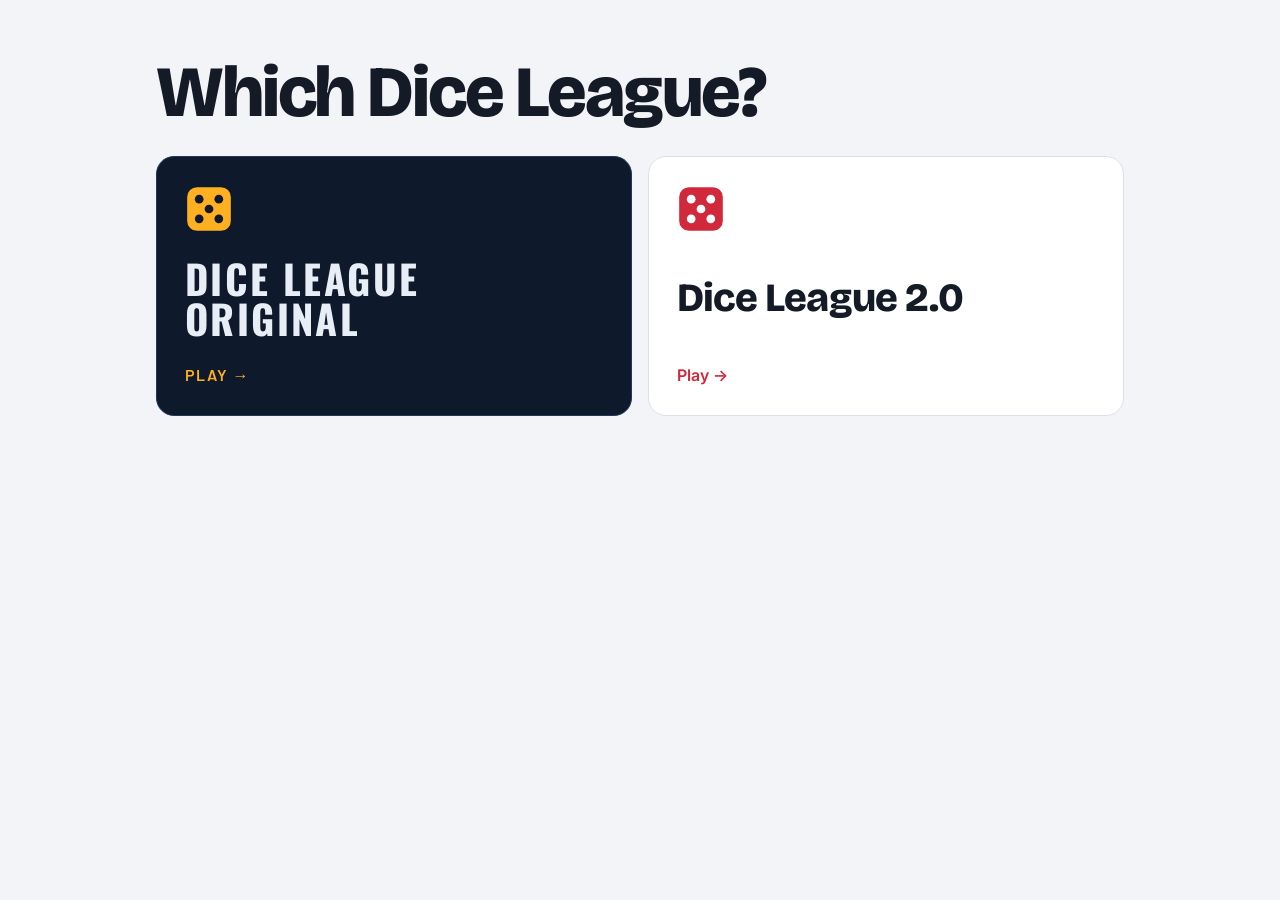
==== index.html @ 80ce807f "Split into Dice League Original and Dice League 2.0 A version picker opens the site. The original le" ====
<!doctype html>
<html lang="en">
<head>
  <meta charset="utf-8">
  <meta name="viewport" content="width=device-width, initial-scale=1, viewport-fit=cover">
  <title>Dice League</title>
  <link rel="icon" href="original/icon.svg">
  <link rel="stylesheet" href="https://fonts.googleapis.com/css2?family=Bricolage+Grotesque:opsz,wght@12..96,800&family=Inter:wght@400;500;600&family=Oswald:wght@700&family=Barlow:wght@500&display=swap">
  <style>
    /* Version picker: each card previews the look of the league it opens. */
    :root {
      --bg: #F3F4F7; --ink: #141A26; --muted: #5B6478; --line: #DCE0E8;
      --gut-l: max(16px, env(safe-area-inset-left, 0px));
      --gut-r: max(16px, env(safe-area-inset-right, 0px));
    }
    @media (prefers-color-scheme: dark) {
      :root:not([data-theme="light"]) { --bg: #0F131B; --ink: #EEF1F6; --muted: #98A1B3; --line: #283043; color-scheme: dark; }
    }
    :root[data-theme="dark"] { --bg: #0F131B; --ink: #EEF1F6; --muted: #98A1B3; --line: #283043; color-scheme: dark; }
    * { box-sizing: border-box; }
    html, body { margin: 0; }
    body {
      background: var(--bg); color: var(--ink); font: 400 16px/1.5 'Inter', system-ui, sans-serif;
      padding-top: env(safe-area-inset-top, 0px); padding-bottom: env(safe-area-inset-bottom, 0px);
    }
    .wrap { max-width: 1000px; margin: 0 auto; padding: 56px var(--gut-r) 64px var(--gut-l); display: grid; gap: 28px; }
    h1 { margin: 0; font: 800 clamp(40px, 8vw, 72px)/1 'Bricolage Grotesque', 'Arial Black', sans-serif; letter-spacing: -.03em; text-wrap: balance; }
    .pick { display: grid; grid-template-columns: repeat(2, minmax(0, 1fr)); gap: 16px; }
    .ver {
      display: grid; gap: 14px; align-content: space-between; min-height: 260px; padding: 28px;
      border-radius: 18px; text-decoration: none; transition: transform .15s ease, box-shadow .15s ease;
    }
    .ver:hover { transform: translateY(-3px); box-shadow: 0 12px 30px rgba(0, 0, 0, .18); }
    .ver:focus-visible { outline: 3px solid #2457C5; outline-offset: 3px; }
    .ver-name { margin: 0; }
    .ver-go { font-weight: 600; }
    .die { width: 48px; height: 48px; }
    /* Original: navy and amber */
    .v1 { background: #0E1A2B; color: #E8EEF6; border: 1px solid #22385A; }
    .v1 .ver-name { font: 700 40px/1 'Oswald', Impact, sans-serif; text-transform: uppercase; letter-spacing: .06em; }
    .v1 .ver-go { color: #FFB020; font-family: 'Barlow', sans-serif; text-transform: uppercase; letter-spacing: .08em; }
    /* 2.0: light with red and blue */
    .v2 { background: #FFFFFF; color: #141A26; border: 1px solid #DCE0E8; }
    .v2 .ver-name { font: 800 40px/1 'Bricolage Grotesque', 'Arial Black', sans-serif; letter-spacing: -.02em; }
    .v2 .ver-go { color: #D2283C; }
    @media (max-width: 640px) { .pick { grid-template-columns: 1fr; } .ver { min-height: 200px; } }
    @media (prefers-reduced-motion: reduce) { .ver { transition: none; } }
  </style>
</head>
<body>
  <main class="wrap">
    <h1>Which Dice League?</h1>
    <div class="pick">
      <a class="ver v1" href="original/">
        <svg class="die" viewBox="0 0 44 44" aria-hidden="true"><rect x="2" y="2" width="40" height="40" rx="9" fill="#FFB020"></rect><g fill="#0E1A2B"><circle cx="13" cy="13" r="4"></circle><circle cx="31" cy="13" r="4"></circle><circle cx="22" cy="22" r="4"></circle><circle cx="13" cy="31" r="4"></circle><circle cx="31" cy="31" r="4"></circle></g></svg>
        <p class="ver-name">Dice League Original</p>
        <span class="ver-go">Play →</span>
      </a>
      <a class="ver v2" href="v2/">
        <svg class="die" viewBox="0 0 44 44" aria-hidden="true"><rect x="2" y="2" width="40" height="40" rx="9" fill="#D2283C"></rect><g fill="#FFFFFF"><circle cx="13" cy="13" r="4"></circle><circle cx="31" cy="13" r="4"></circle><circle cx="22" cy="22" r="4"></circle><circle cx="13" cy="31" r="4"></circle><circle cx="31" cy="31" r="4"></circle></g></svg>
        <p class="ver-name">Dice League 2.0</p>
        <span class="ver-go">Play →</span>
      </a>
    </div>
  </main>
</body>
</html>
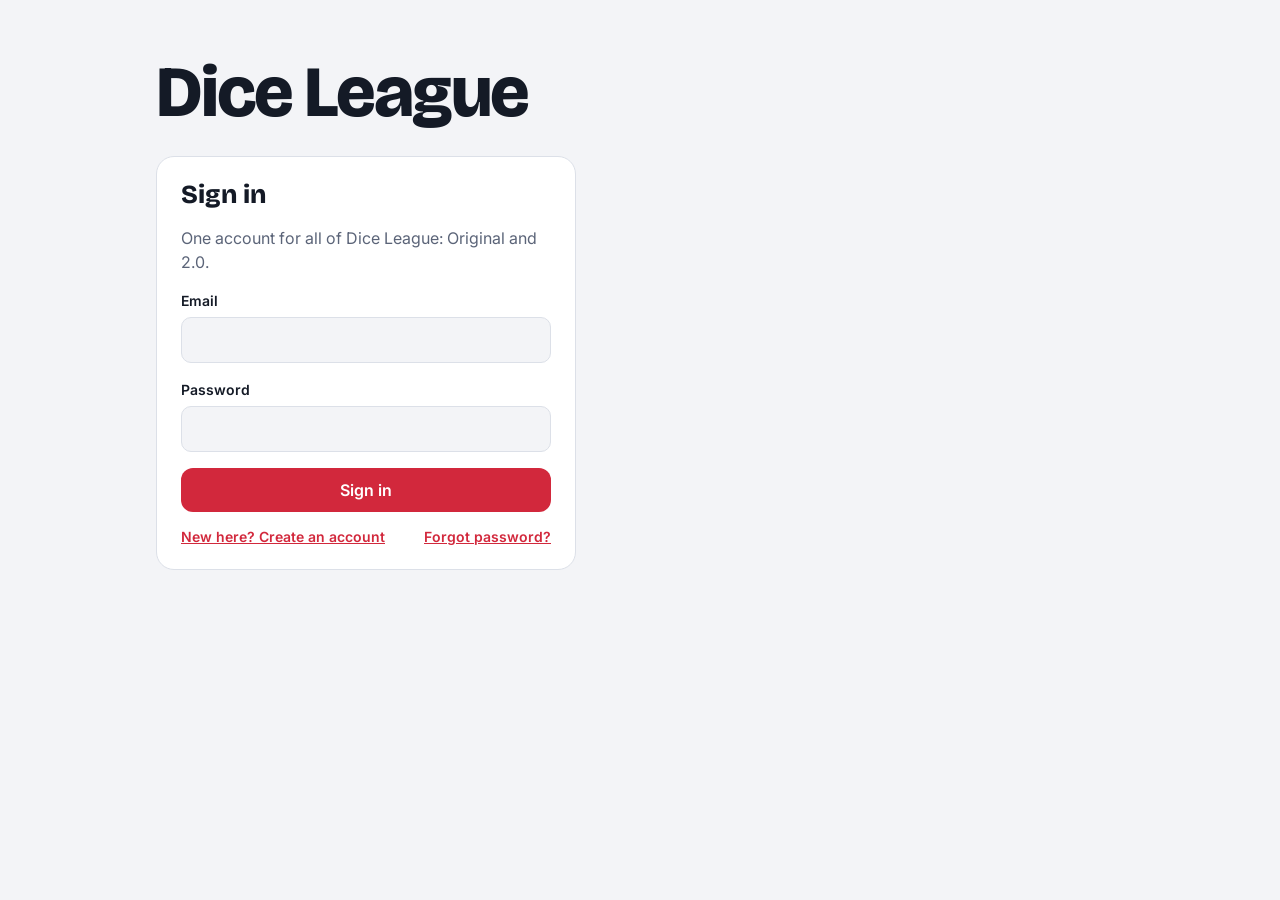
==== commit b63d49a4: "One account for the whole site; Dice League 2.0 saves to it Sign in once on the first page; Original" ====
--- a/index.html
+++ b/index.html
@@ -45,23 +45,189 @@
     .v2 .ver-go { color: #D2283C; }
     @media (max-width: 640px) { .pick { grid-template-columns: 1fr; } .ver { min-height: 200px; } }
     @media (prefers-reduced-motion: reduce) { .ver { transition: none; } }
+
+    /* Account: one sign-in for the whole site */
+    :root { --surface: #FFFFFF; --red: #D2283C; --blue: #2457C5; --bad: #C0283A; --good: #1E8A4C; }
+    @media (prefers-color-scheme: dark) { :root:not([data-theme="light"]) { --surface: #181E2A; --red: #FF5A6A; --blue: #6E9BFF; --bad: #FF7A88; --good: #5FD18B; } }
+    :root[data-theme="dark"] { --surface: #181E2A; --red: #FF5A6A; --blue: #6E9BFF; --bad: #FF7A88; --good: #5FD18B; }
+    [hidden] { display: none !important; }
+    .auth { display: grid; gap: 16px; max-width: 420px; padding: 24px; background: var(--surface); border: 1px solid var(--line); border-radius: 18px; }
+    .auth h2 { margin: 0; font: 800 26px/1.1 'Bricolage Grotesque', 'Arial Black', sans-serif; }
+    .auth p { margin: 0; }
+    .field { display: grid; gap: 6px; }
+    .field span { font-size: 14px; font-weight: 600; }
+    .field input {
+      min-height: 46px; padding: 10px 12px; font: 500 16px 'Inter', system-ui, sans-serif; color: var(--ink);
+      background: var(--bg); border: 1px solid var(--line); border-radius: 10px;
+    }
+    .field input:focus-visible { outline: 3px solid var(--blue); outline-offset: 0; border-color: var(--blue); }
+    .btn { font: 600 16px/1 'Inter', system-ui, sans-serif; border: 0; border-radius: 12px; padding: 14px 20px; cursor: pointer; background: var(--red); color: #FFFFFF; }
+    .btn:disabled { opacity: .6; cursor: default; }
+    .btn:focus-visible, .linkbtn:focus-visible { outline: 3px solid var(--blue); outline-offset: 2px; }
+    .links { display: flex; justify-content: space-between; gap: 12px; flex-wrap: wrap; }
+    .linkbtn { appearance: none; background: none; border: 0; padding: 0; font: 600 14px 'Inter', system-ui, sans-serif; color: var(--red); cursor: pointer; text-decoration: underline; }
+    .msg { font-size: 14px; padding: 10px 12px; border-radius: 10px; border: 1px solid var(--line); }
+    .msg.bad { color: var(--bad); border-color: var(--bad); }
+    .msg.good { color: var(--good); border-color: var(--good); }
+    .muted { color: var(--muted); }
+    .who { display: flex; align-items: center; gap: 12px; flex-wrap: wrap; font-size: 14px; color: var(--muted); }
   </style>
 </head>
 <body>
   <main class="wrap">
-    <h1>Which Dice League?</h1>
-    <div class="pick">
-      <a class="ver v1" href="original/">
+    <h1 id="mainTitle">Which Dice League?</h1>
+
+    <!-- Sign in: one account for both versions -->
+    <form class="auth" id="auth" novalidate hidden>
+      <h2 id="authTitle">Sign in</h2>
+      <p class="muted" id="authNote">One account for all of Dice League: Original and 2.0.</p>
+      <label class="field" id="emailField"><span>Email</span><input id="email" type="email" autocomplete="email" required></label>
+      <label class="field" id="passField"><span>Password</span><input id="password" type="password" autocomplete="current-password" minlength="6" required></label>
+      <p class="msg" id="authMsg" role="alert" hidden></p>
+      <button type="submit" class="btn" id="authBtn">Sign in</button>
+      <div class="links" id="authLinks">
+        <button type="button" class="linkbtn" data-mode="up">New here? Create an account</button>
+        <button type="button" class="linkbtn" data-mode="reset">Forgot password?</button>
+      </div>
+    </form>
+
+    <p class="who" id="who" hidden><span id="whoText"></span><button type="button" class="linkbtn" id="signOut">Sign out</button></p>
+    <div class="pick" id="pick" hidden>
+      <a class="ver v1" href="original/index.html">
         <svg class="die" viewBox="0 0 44 44" aria-hidden="true"><rect x="2" y="2" width="40" height="40" rx="9" fill="#FFB020"></rect><g fill="#0E1A2B"><circle cx="13" cy="13" r="4"></circle><circle cx="31" cy="13" r="4"></circle><circle cx="22" cy="22" r="4"></circle><circle cx="13" cy="31" r="4"></circle><circle cx="31" cy="31" r="4"></circle></g></svg>
         <p class="ver-name">Dice League Original</p>
         <span class="ver-go">Play →</span>
       </a>
-      <a class="ver v2" href="v2/">
+      <a class="ver v2" href="v2/index.html">
         <svg class="die" viewBox="0 0 44 44" aria-hidden="true"><rect x="2" y="2" width="40" height="40" rx="9" fill="#D2283C"></rect><g fill="#FFFFFF"><circle cx="13" cy="13" r="4"></circle><circle cx="31" cy="13" r="4"></circle><circle cx="22" cy="22" r="4"></circle><circle cx="13" cy="31" r="4"></circle><circle cx="31" cy="31" r="4"></circle></g></svg>
         <p class="ver-name">Dice League 2.0</p>
         <span class="ver-go">Play →</span>
       </a>
     </div>
   </main>
+
+  <script src="original/supabase.js"></script>
+  <script src="original/config.js"></script>
+  <script src="account.js"></script>
+  <script>
+    // First page: sign in once, then pick a version. ?next=original or ?next=v2 goes straight back there.
+    const $ = id => document.getElementById(id);
+    const acc = window.DLAccount;
+    const next = new URLSearchParams(location.search).get('next');
+    const NEXT = { original: 'original/league.html', v2: 'v2/index.html' };
+    const here = location.origin + location.pathname;
+    let mode = 'in';
+
+    const MODES = {
+      in: { title: 'Sign in', button: 'Sign in', email: true, pass: true, links: true },
+      up: { title: 'Create an account', button: 'Create account', email: true, pass: true, links: true },
+      reset: { title: 'Reset your password', button: 'Send reset link', email: true, pass: false, links: true },
+      newpw: { title: 'Choose a new password', button: 'Save new password', email: false, pass: true, links: false },
+    };
+
+    function say(text, tone) {
+      $('authMsg').textContent = text || '';
+      $('authMsg').className = 'msg' + (tone ? ' ' + tone : '');
+      $('authMsg').hidden = !text;
+    }
+
+    function setMode(m) {
+      mode = m;
+      const d = MODES[m];
+      $('authTitle').textContent = d.title;
+      $('authBtn').textContent = d.button;
+      $('emailField').hidden = !d.email;
+      $('passField').hidden = !d.pass;
+      $('authLinks').hidden = !d.links;
+      $('password').autocomplete = m === 'in' ? 'current-password' : 'new-password';
+      document.querySelectorAll('[data-mode]').forEach(b => {
+        const target = b.dataset.mode === m ? 'in' : b.dataset.mode;
+        b.dataset.target = target;
+        b.textContent = target === 'in' ? 'Back to sign in' : target === 'up' ? 'New here? Create an account' : 'Forgot password?';
+      });
+      say('');
+    }
+
+    function friendly(err) {
+      const t = String(err && err.message || err || '');
+      if (/invalid login/i.test(t)) return 'That email and password don’t match an account. Check them, or create an account.';
+      if (/not confirmed/i.test(t)) return 'Confirm your email first: open the link Supabase sent you, then sign in.';
+      if (/already registered|already exists/i.test(t)) return 'That email already has an account. Sign in instead, or reset the password.';
+      if (/password/i.test(t) && /6|short|least/i.test(t)) return 'The password needs at least 6 characters.';
+      if (/fetch|network/i.test(t)) return 'Couldn’t reach the server. Check your internet connection and try again.';
+      return t || 'Something went wrong. Try again.';
+    }
+
+    async function showSignedIn(user) {
+      if (next && NEXT[next]) { location.replace(NEXT[next]); return; }
+      $('auth').hidden = true;
+      $('mainTitle').textContent = 'Which Dice League?';
+      $('whoText').textContent = `Signed in as ${user.email}`;
+      $('who').hidden = false;
+      $('pick').hidden = false;
+    }
+
+    function showSignIn() {
+      $('who').hidden = true;
+      $('pick').hidden = true;
+      $('mainTitle').textContent = 'Dice League';
+      $('auth').hidden = false;
+      setMode(acc.isRecovering() ? 'newpw' : 'in');
+    }
+
+    $('auth').addEventListener('click', e => {
+      const b = e.target.closest('[data-mode]');
+      if (b) setMode(b.dataset.target || b.dataset.mode);
+    });
+
+    $('auth').addEventListener('submit', async e => {
+      e.preventDefault();
+      const email = $('email').value.trim(), password = $('password').value;
+      const d = MODES[mode];
+      if (d.email && !/^\S+@\S+\.\S+$/.test(email)) { say('Enter your email address.', 'bad'); return; }
+      if (d.pass && password.length < 6) { say('The password needs at least 6 characters.', 'bad'); return; }
+      $('authBtn').disabled = true;
+      try {
+        if (mode === 'in') {
+          const { data, error } = await acc.client.auth.signInWithPassword({ email, password });
+          if (error) throw error;
+          showSignedIn(data.user);
+        } else if (mode === 'up') {
+          const { data, error } = await acc.client.auth.signUp({ email, password, options: { emailRedirectTo: here } });
+          if (error) throw error;
+          if (data.session) showSignedIn(data.user);
+          else { setMode('in'); say('Almost done: check your email and open the confirmation link, then sign in here.', 'good'); }
+        } else if (mode === 'reset') {
+          const { error } = await acc.client.auth.resetPasswordForEmail(email, { redirectTo: here });
+          if (error) throw error;
+          setMode('in');
+          say('If that email has an account, a reset link is on its way. Open it on this device.', 'good');
+        } else if (mode === 'newpw') {
+          const { data, error } = await acc.client.auth.updateUser({ password });
+          if (error) throw error;
+          acc.doneRecovering();
+          history.replaceState(null, '', location.pathname + location.search);
+          showSignedIn(data.user);
+        }
+      } catch (err) {
+        say(friendly(err), 'bad');
+      } finally {
+        $('authBtn').disabled = false;
+      }
+    });
+
+    $('signOut').addEventListener('click', async () => {
+      await acc.signOut();
+      showSignIn();
+    });
+
+    (async () => {
+      if (!acc.on) { $('pick').hidden = false; return; } // accounts not set up: just pick a version
+      await new Promise(r => setTimeout(r, 0));        // let a sign-in link in the address finish first
+      const user = await acc.user();
+      if (user && !acc.isRecovering()) showSignedIn(user); else showSignIn();
+    })();
+    acc.onChange(event => { if (event === 'PASSWORD_RECOVERY') showSignIn(); });
+  </script>
 </body>
 </html>
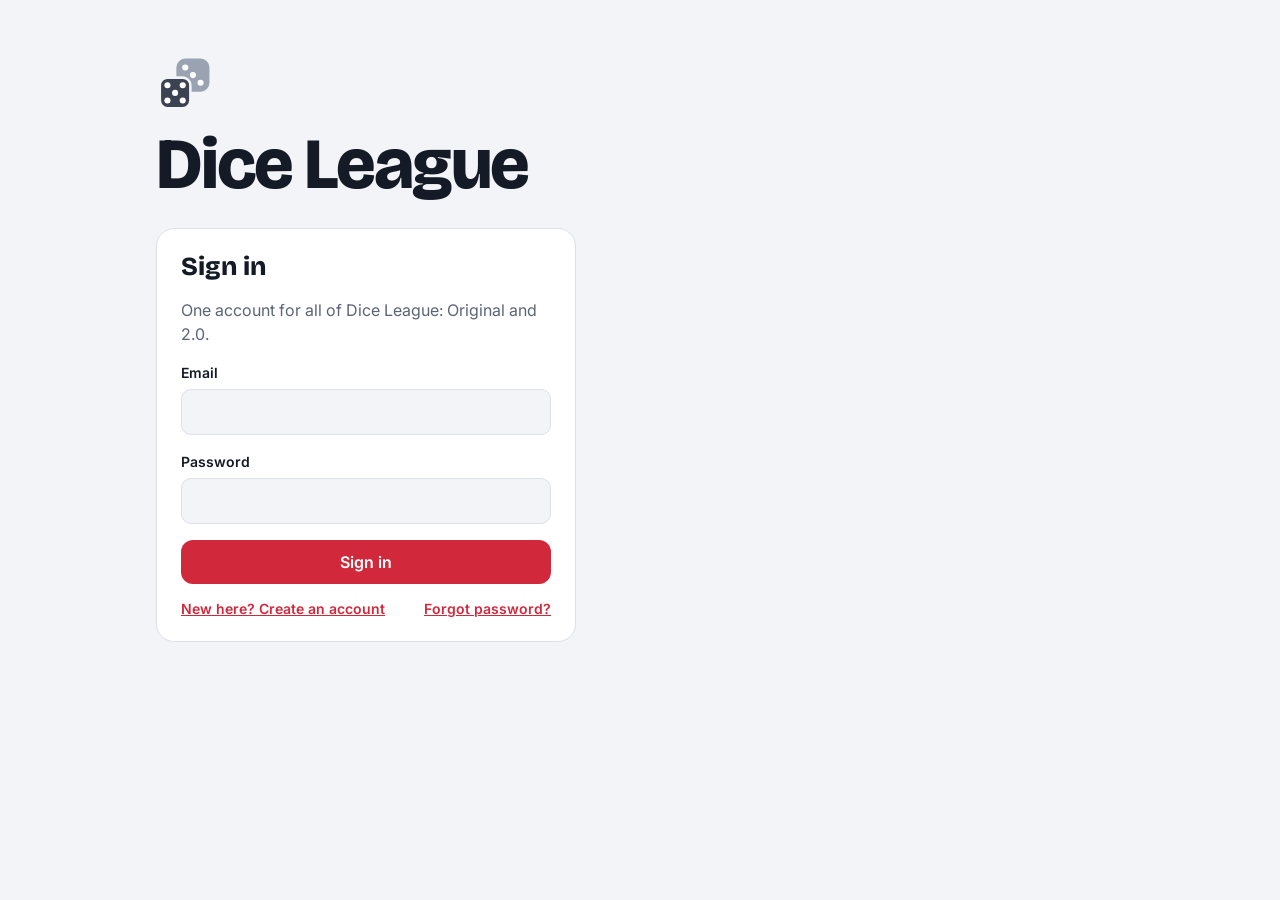
==== commit f2c75efd: "Neutral gray dice logo and icon for the shared sign-in / version page Co-Authored-By: Claude Opus 5." ====
--- a/index.html
+++ b/index.html
@@ -4,8 +4,8 @@
   <meta charset="utf-8">
   <meta name="viewport" content="width=device-width, initial-scale=1, viewport-fit=cover">
   <title>Dice League</title>
-  <link rel="icon" href="original/icon.svg">
-  <link rel="stylesheet" href="https://fonts.googleapis.com/css2?family=Bricolage+Grotesque:opsz,wght@12..96,800&family=Inter:wght@400;500;600&family=Oswald:wght@700&family=Barlow:wght@500&display=swap">
+  <link rel="icon" href="icon.svg"><link rel="apple-touch-icon" href="icon-180.png">
+  <link rel="stylesheet" href="https://fonts.googleapis.com/css2?family=Bricolage+Grotesque:opsz,wght@12..96,800&family=Inter:wght@400;500;600&family=Archivo:wght@600;800&display=swap">
   <style>
     /* Version picker: each card previews the look of the league it opens. */
     :root {
@@ -24,6 +24,9 @@
       padding-top: env(safe-area-inset-top, 0px); padding-bottom: env(safe-area-inset-bottom, 0px);
     }
     .wrap { max-width: 1000px; margin: 0 auto; padding: 56px var(--gut-r) 64px var(--gut-l); display: grid; gap: 28px; }
+    .brandmark { display: block; margin-bottom: -12px; }
+    @media (prefers-color-scheme: dark) { :root:not([data-theme="light"]) .brandmark rect:last-of-type { fill: #D5DAE3; } :root:not([data-theme="light"]) .brandmark g:last-of-type { fill: #0F131B; } }
+    :root[data-theme="dark"] .brandmark rect:last-of-type { fill: #D5DAE3; } :root[data-theme="dark"] .brandmark g:last-of-type { fill: #0F131B; }
     h1 { margin: 0; font: 800 clamp(40px, 8vw, 72px)/1 'Bricolage Grotesque', 'Arial Black', sans-serif; letter-spacing: -.03em; text-wrap: balance; }
     .pick { display: grid; grid-template-columns: repeat(2, minmax(0, 1fr)); gap: 16px; }
     .ver {
@@ -35,14 +38,14 @@
     .ver-name { margin: 0; }
     .ver-go { font-weight: 600; }
     .die { width: 48px; height: 48px; }
-    /* Original: navy and amber */
-    .v1 { background: #0E1A2B; color: #E8EEF6; border: 1px solid #22385A; }
-    .v1 .ver-name { font: 700 40px/1 'Oswald', Impact, sans-serif; text-transform: uppercase; letter-spacing: .06em; }
-    .v1 .ver-go { color: #FFB020; font-family: 'Barlow', sans-serif; text-transform: uppercase; letter-spacing: .08em; }
+    /* Original: its default Black & White design */
+    .v1 { background: #000000; color: #FFFFFF; border: 2px solid #000000; border-radius: 0; }
+    .v1 .ver-name { font: 800 38px/1 'Archivo', system-ui, sans-serif; text-transform: uppercase; letter-spacing: .04em; }
+    .v1 .ver-go { color: #FFFFFF; font-family: 'Archivo', sans-serif; text-transform: uppercase; letter-spacing: .06em; }
     /* 2.0: light with red and blue */
     .v2 { background: #FFFFFF; color: #141A26; border: 1px solid #DCE0E8; }
     .v2 .ver-name { font: 800 40px/1 'Bricolage Grotesque', 'Arial Black', sans-serif; letter-spacing: -.02em; }
-    .v2 .ver-go { color: #D2283C; }
+    .v2 .ver-go { color: #178A3F; }
     @media (max-width: 640px) { .pick { grid-template-columns: 1fr; } .ver { min-height: 200px; } }
     @media (prefers-reduced-motion: reduce) { .ver { transition: none; } }
 
@@ -75,6 +78,7 @@
 </head>
 <body>
   <main class="wrap">
+    <svg class="brandmark" width="56" height="56" viewBox="0 0 44 44" aria-hidden="true"><rect x="17" y="3" width="24" height="24" rx="6" fill="#9AA3B2" stroke="#9AA3B2" stroke-width="2"></rect><g fill="#FFFFFF"><circle cx="23" cy="9" r="2.4"></circle><circle cx="29" cy="15" r="2.4"></circle><circle cx="35" cy="21" r="2.4"></circle></g><rect x="3" y="17" width="24" height="24" rx="6" fill="#3B4252" stroke="var(--bg)" stroke-width="2"></rect><g fill="#FFFFFF"><circle cx="9" cy="23" r="2.4"></circle><circle cx="21" cy="23" r="2.4"></circle><circle cx="15" cy="29" r="2.4"></circle><circle cx="9" cy="35" r="2.4"></circle><circle cx="21" cy="35" r="2.4"></circle></g></svg>
     <h1 id="mainTitle">Which Dice League?</h1>
 
     <!-- Sign in: one account for both versions -->
@@ -94,12 +98,12 @@
     <p class="who" id="who" hidden><span id="whoText"></span><button type="button" class="linkbtn" id="signOut">Sign out</button></p>
     <div class="pick" id="pick" hidden>
       <a class="ver v1" href="original/index.html">
-        <svg class="die" viewBox="0 0 44 44" aria-hidden="true"><rect x="2" y="2" width="40" height="40" rx="9" fill="#FFB020"></rect><g fill="#0E1A2B"><circle cx="13" cy="13" r="4"></circle><circle cx="31" cy="13" r="4"></circle><circle cx="22" cy="22" r="4"></circle><circle cx="13" cy="31" r="4"></circle><circle cx="31" cy="31" r="4"></circle></g></svg>
+        <svg class="die" viewBox="0 0 44 44" aria-hidden="true"><rect x="17" y="3" width="24" height="24" rx="6" fill="#FFFFFF" stroke="#141414" stroke-width="2"></rect><g fill="#141414"><circle cx="23" cy="9" r="2.4"></circle><circle cx="29" cy="15" r="2.4"></circle><circle cx="35" cy="21" r="2.4"></circle></g><rect x="3" y="17" width="24" height="24" rx="6" fill="#141414" stroke="#FFFFFF" stroke-width="2"></rect><g fill="#FFFFFF"><circle cx="9" cy="23" r="2.4"></circle><circle cx="21" cy="23" r="2.4"></circle><circle cx="15" cy="29" r="2.4"></circle><circle cx="9" cy="35" r="2.4"></circle><circle cx="21" cy="35" r="2.4"></circle></g></svg>
         <p class="ver-name">Dice League Original</p>
         <span class="ver-go">Play →</span>
       </a>
       <a class="ver v2" href="v2/index.html">
-        <svg class="die" viewBox="0 0 44 44" aria-hidden="true"><rect x="2" y="2" width="40" height="40" rx="9" fill="#D2283C"></rect><g fill="#FFFFFF"><circle cx="13" cy="13" r="4"></circle><circle cx="31" cy="13" r="4"></circle><circle cx="22" cy="22" r="4"></circle><circle cx="13" cy="31" r="4"></circle><circle cx="31" cy="31" r="4"></circle></g></svg>
+        <svg class="die" viewBox="0 0 44 44" aria-hidden="true"><rect x="17" y="3" width="24" height="24" rx="6" fill="#1E9E4A" stroke="#1E9E4A" stroke-width="2"></rect><g fill="#FFFFFF"><circle cx="23" cy="9" r="2.4"></circle><circle cx="29" cy="15" r="2.4"></circle><circle cx="35" cy="21" r="2.4"></circle></g><rect x="3" y="17" width="24" height="24" rx="6" fill="#D2283C" stroke="#FFFFFF" stroke-width="2"></rect><g fill="#FFFFFF"><circle cx="9" cy="23" r="2.4"></circle><circle cx="21" cy="23" r="2.4"></circle><circle cx="15" cy="29" r="2.4"></circle><circle cx="9" cy="35" r="2.4"></circle><circle cx="21" cy="35" r="2.4"></circle></g></svg>
         <p class="ver-name">Dice League 2.0</p>
         <span class="ver-go">Play →</span>
       </a>
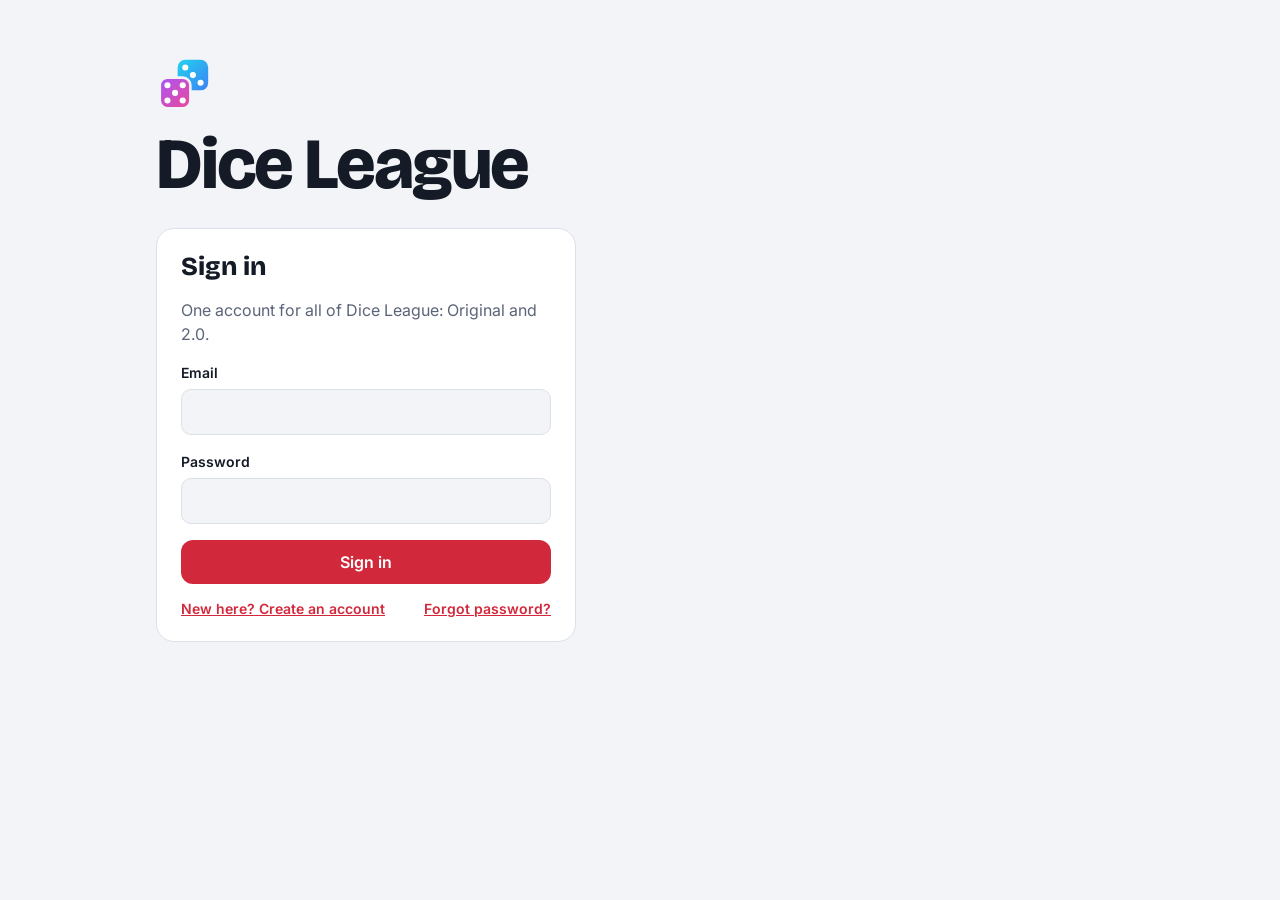
==== commit 1b434172: "Shared page logo and icon: Aurora gradient dice Co-Authored-By: Claude Opus 5.5 <noreply@anthropic.c" ====
--- a/index.html
+++ b/index.html
@@ -25,8 +25,6 @@
     }
     .wrap { max-width: 1000px; margin: 0 auto; padding: 56px var(--gut-r) 64px var(--gut-l); display: grid; gap: 28px; }
     .brandmark { display: block; margin-bottom: -12px; }
-    @media (prefers-color-scheme: dark) { :root:not([data-theme="light"]) .brandmark rect:last-of-type { fill: #D5DAE3; } :root:not([data-theme="light"]) .brandmark g:last-of-type { fill: #0F131B; } }
-    :root[data-theme="dark"] .brandmark rect:last-of-type { fill: #D5DAE3; } :root[data-theme="dark"] .brandmark g:last-of-type { fill: #0F131B; }
     h1 { margin: 0; font: 800 clamp(40px, 8vw, 72px)/1 'Bricolage Grotesque', 'Arial Black', sans-serif; letter-spacing: -.03em; text-wrap: balance; }
     .pick { display: grid; grid-template-columns: repeat(2, minmax(0, 1fr)); gap: 16px; }
     .ver {
@@ -78,7 +76,7 @@
 </head>
 <body>
   <main class="wrap">
-    <svg class="brandmark" width="56" height="56" viewBox="0 0 44 44" aria-hidden="true"><rect x="17" y="3" width="24" height="24" rx="6" fill="#9AA3B2" stroke="#9AA3B2" stroke-width="2"></rect><g fill="#FFFFFF"><circle cx="23" cy="9" r="2.4"></circle><circle cx="29" cy="15" r="2.4"></circle><circle cx="35" cy="21" r="2.4"></circle></g><rect x="3" y="17" width="24" height="24" rx="6" fill="#3B4252" stroke="var(--bg)" stroke-width="2"></rect><g fill="#FFFFFF"><circle cx="9" cy="23" r="2.4"></circle><circle cx="21" cy="23" r="2.4"></circle><circle cx="15" cy="29" r="2.4"></circle><circle cx="9" cy="35" r="2.4"></circle><circle cx="21" cy="35" r="2.4"></circle></g></svg>
+    <svg class="brandmark" width="56" height="56" viewBox="0 0 44 44" aria-hidden="true"><defs><linearGradient id="bmb" x1="0" y1="0" x2="1" y2="1"><stop offset="0" stop-color="#22D3EE"></stop><stop offset="1" stop-color="#3B82F6"></stop></linearGradient><linearGradient id="bmf" x1="0" y1="0" x2="1" y2="1"><stop offset="0" stop-color="#A855F7"></stop><stop offset="1" stop-color="#EC4899"></stop></linearGradient></defs><rect x="17" y="3" width="24" height="24" rx="6" fill="url(#bmb)"></rect><g fill="#FFFFFF"><circle cx="23" cy="9" r="2.4"></circle><circle cx="29" cy="15" r="2.4"></circle><circle cx="35" cy="21" r="2.4"></circle></g><rect x="3" y="17" width="24" height="24" rx="6" fill="url(#bmf)" stroke="var(--bg)" stroke-width="2"></rect><g fill="#FFFFFF"><circle cx="9" cy="23" r="2.4"></circle><circle cx="21" cy="23" r="2.4"></circle><circle cx="15" cy="29" r="2.4"></circle><circle cx="9" cy="35" r="2.4"></circle><circle cx="21" cy="35" r="2.4"></circle></g></svg>
     <h1 id="mainTitle">Which Dice League?</h1>
 
     <!-- Sign in: one account for both versions -->
